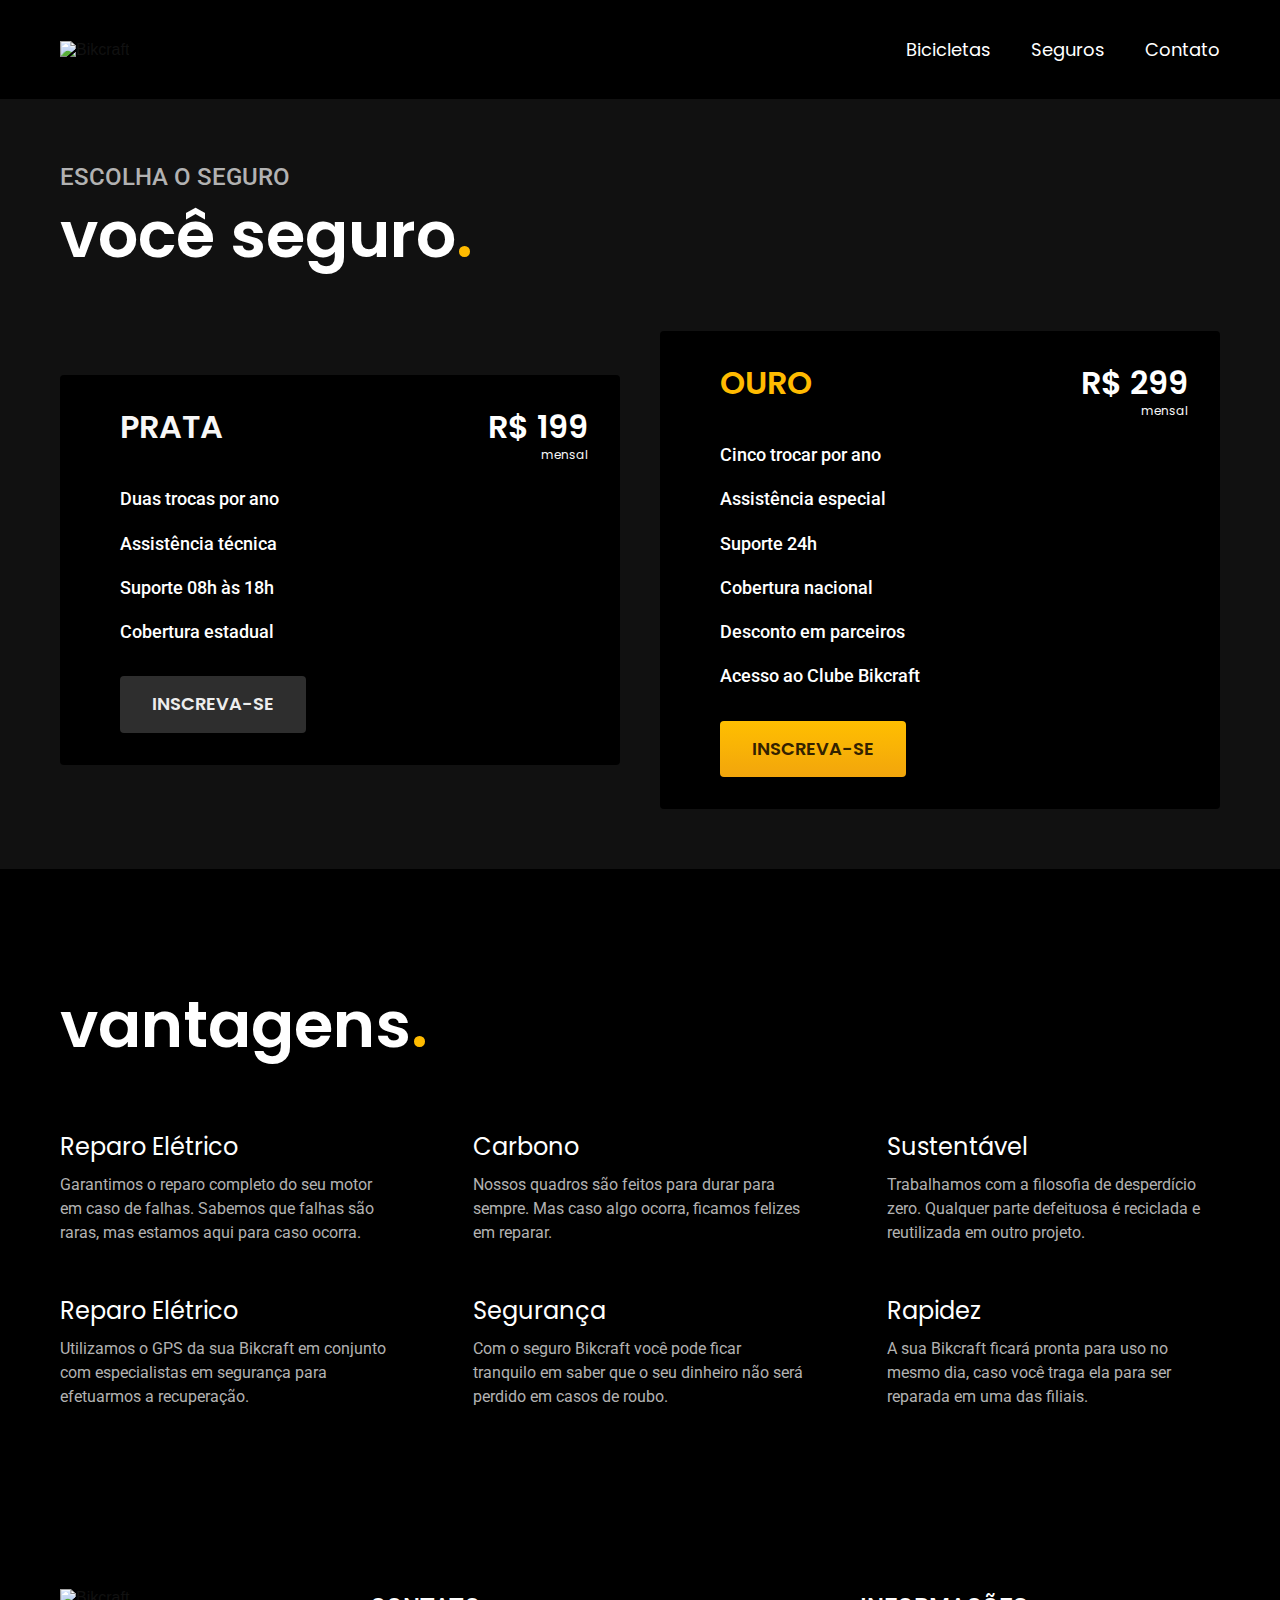
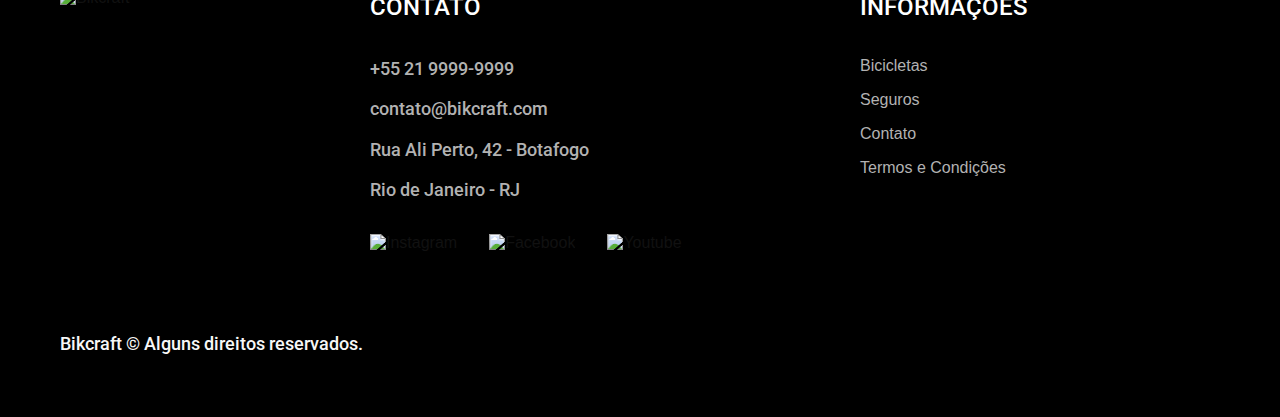
==== seguro.html @ 0f6641f4 "inicio-seguros" ====
<!DOCTYPE html>
<html lang="pt-br">

<head>
  <meta charset="UTF-8">
  <meta http-equiv="X-UA-Compatible" content="IE=edge">
  <meta name="viewport" content="width=device-width, initial-scale=1.0">
  <meta name="description" content="Termos e Condições">
  <title>Seguros | Bikcraft</title>
  <link rel="stylesheet" href="css/style.css">


  <link rel="preconnect" href="https://fonts.googleapis.com">
  <link rel="preconnect" href="https://fonts.gstatic.com" crossorigin>
  <link href="https://fonts.googleapis.com/css2?family=Fira+Sans:wght@400;700&family=Merriweather:ital,wght@1,900&family=Poppins:wght@400;600&family=Roboto:wght@400;500&display=swap" rel="stylesheet">
</head>

<body id="seguros">
  <header class="header-bg">
    <div class="header container">
      <a href="./">
        <img src="./img/bikcraft.svg" alt="Bikcraft">
      </a>
      <nav aria-label="primaria">
        <ul class="header-menu font-1-m cor-0">
          <li><a href="./bicicletas.html">Bicicletas</a></li>
          <li><a href="./seguro.html">Seguros</a></li>
          <li><a href="./contato.html">Contato</a></li>
        </ul>
      </nav>
    </div>
  </header>

  <main class="seguros-bg">
    <div class="titulo-bg">
      <div class="titulo container">
        <p class="font-2-l-b cor-5">Escolha o seguro</p>
        <h1 class="font-1-xxl cor-0">você seguro<span class="cor-p1">.</span></h1>
      </div>
    </div>

    <div class="seguros container">
      <div class="seguros-item">
        <h3 class="font-1-xl cor-6">PRATA</h3>
        <span class="font-1-xl cor-0">R$ 199 <span class="font-1-xs cor-6">mensal</span></span>
        <ul class="font-2-m cor-0">
          <li>Duas trocas por ano</li>
          <li>Assistência técnica</li>
          <li>Suporte 08h às 18h</li>
          <li>Cobertura estadual</li>
        </ul>
        <a class="botao secundario" href="./orcamento.html">Inscreva-se</a>
      </div>
      <div class="seguros-item">
        <h3 class="font-1-xl cor-p1">OURO</h3>
        <span class="font-1-xl cor-0">R$ 299 <span class="font-1-xs cor-6">mensal</span></span>
        <ul class="font-2-m cor-0">
          <li>Cinco trocar por ano</li>
          <li>Assistência especial</li>
          <li>Suporte 24h</li>
          <li>Cobertura nacional</li>
          <li>Desconto em parceiros</li>
          <li>Acesso ao Clube Bikcraft</li>
        </ul>
        <a class="botao" href="./orcamento.html">Inscreva-se</a>
      </div>
    </div>
  </main>

  <article class="vantagens-bg">
    <div class="vantagens container">
      <h2 class="font-1-xxl cor-0">vantagens<span class="cor-p1">.</span></h2>
      <ul>
        <li>
          <img src="./img/icones/eletrica.svg" alt="">
          <h3 class="font-1-l cor-0">Reparo Elétrico</h3>
          <p class="font-2-s cor-5">Garantimos o reparo completo do seu motor em caso de falhas. Sabemos que falhas são raras, mas estamos aqui para caso ocorra.</p>
        </li>
        <li>
          <img src="./img/icones/carbono.svg" alt="">
          <h3 class="font-1-l cor-0">Carbono</h3>
          <p class="font-2-s cor-5">Nossos quadros são feitos para durar para sempre. Mas caso algo ocorra, ficamos felizes em reparar.</p>
        </li>
        <li>
          <img src="./img/icones/sustentavel.svg" alt="">
          <h3 class="font-1-l cor-0">Sustentável</h3>
          <p class="font-2-s cor-5">Trabalhamos com a filosofia de desperdício zero. Qualquer parte defeituosa é reciclada e reutilizada em outro projeto.</p>
        </li>
        <li>
          <img src="./img/icones/rastreador.svg" alt="">
          <h3 class="font-1-l cor-0">Reparo Elétrico</h3>
          <p class="font-2-s cor-5">Utilizamos o GPS da sua Bikcraft em conjunto com especialistas em segurança para efetuarmos a recuperação.</p>
        </li>
        <li>
          <img src="./img/icones/seguro.svg" alt="">
          <h3 class="font-1-l cor-0">Segurança</h3>
          <p class="font-2-s cor-5">Com o seguro Bikcraft você pode ficar tranquilo em saber que o seu dinheiro não será perdido em casos de roubo.</p>
        </li>
        <li>
          <img src="./img/icones/velocidade.svg" alt="">
          <h3 class="font-1-l cor-0">Rapidez</h3>
          <p class="font-2-s cor-5">A sua Bikcraft ficará pronta para uso no mesmo dia, caso você traga ela para ser reparada em uma das filiais.</p>
        </li>

      </ul>
    </div>
  </article>

  <footer class="footer-bg">
    <div class="footer container">
      <img src="./img/bikcraft.svg" alt="Bikcraft">
      <div class="footer-contato">
        <h3 class="font-2-l-b cor-0">Contato</h3>
        <ul class="font-2-m cor-5">
          <li><a href="tel:+5521999999999">+55 21 9999-9999</a></li>
          <li><a href="mailto:contato@bikcraft.com">contato@bikcraft.com</a></li>
          <li>Rua Ali Perto, 42 - Botafogo</li>
          <li>Rio de Janeiro - RJ</li>
        </ul>
        <div class="footer-redes">
          <a href="./">
            <img src="./img/redes/instagram.svg" alt="Instagram">
          </a>
          <a href="./">
            <img src="./img/redes/facebook.svg" alt="Facebook">
          </a><a href="./">
            <img src="./img/redes/youtube.svg" alt="Youtube">
          </a>
        </div>
      </div>
      <div class="footer-informacoes">
        <h3 class="font-2-l-b cor-0">Informações</h3>
        <nav>
          <ul class="font-1-m cor-5">
            <li><a href="./bicicletas.html">Bicicletas</a></li>
            <li><a href="./seguros.html">Seguros</a></li>
            <li><a href="./contato.html">Contato</a></li>
            <li><a href="./termos.html">Termos e Condições</a></li>
          </ul>
        </nav>
      </div>
      <p class="footer-copy font-2-m cor-6">Bikcraft © Alguns direitos reservados.</p>
    </div>

  </footer>
</body>

</html>
---- css/style.css ----
@import "./global/global.css";
@import "./utilidades/tipografia.css";
@import "./utilidades/cores.css";
@import "./global/header.css";
@import "./global/footer.css";

/* Utilidades*/
@import "./utilidades/componentes.css";
/* Home */
@import "./home/introducao.css";

/*bicicletas*/
@import "./bicicletas/bicicletas-lista.css";

/*Tecnologias*/
@import "/css/home/tecnologia.css";

@import "/css/home/parceiros.css";
@import "/css/home/depoimento.css";
/*seguros*/
@import "/css/seguros/seguros.css";
@import "/css/seguros/vantagens.css";
@import "/css/seguros/perguntas.css";

@import "/css/termos/termos.css";
@import "/css/bicicletas/bicicletas.css";
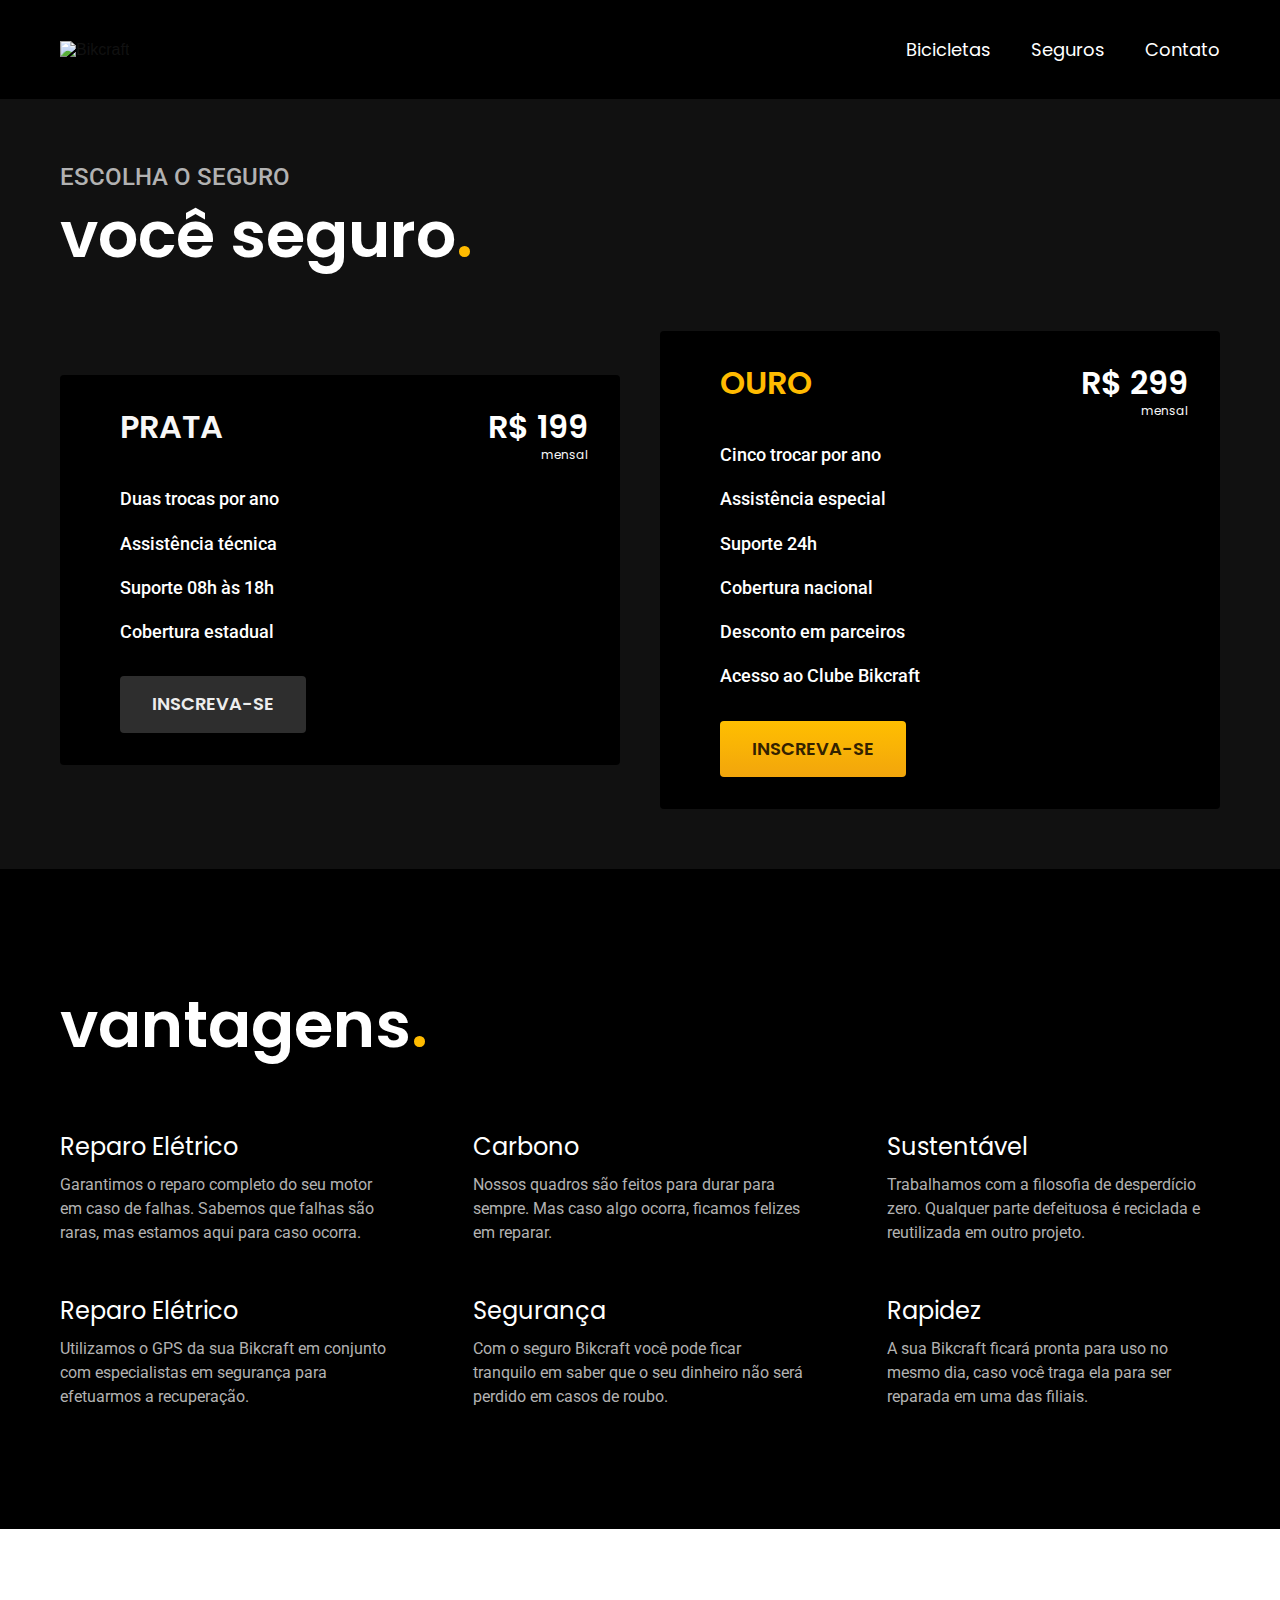
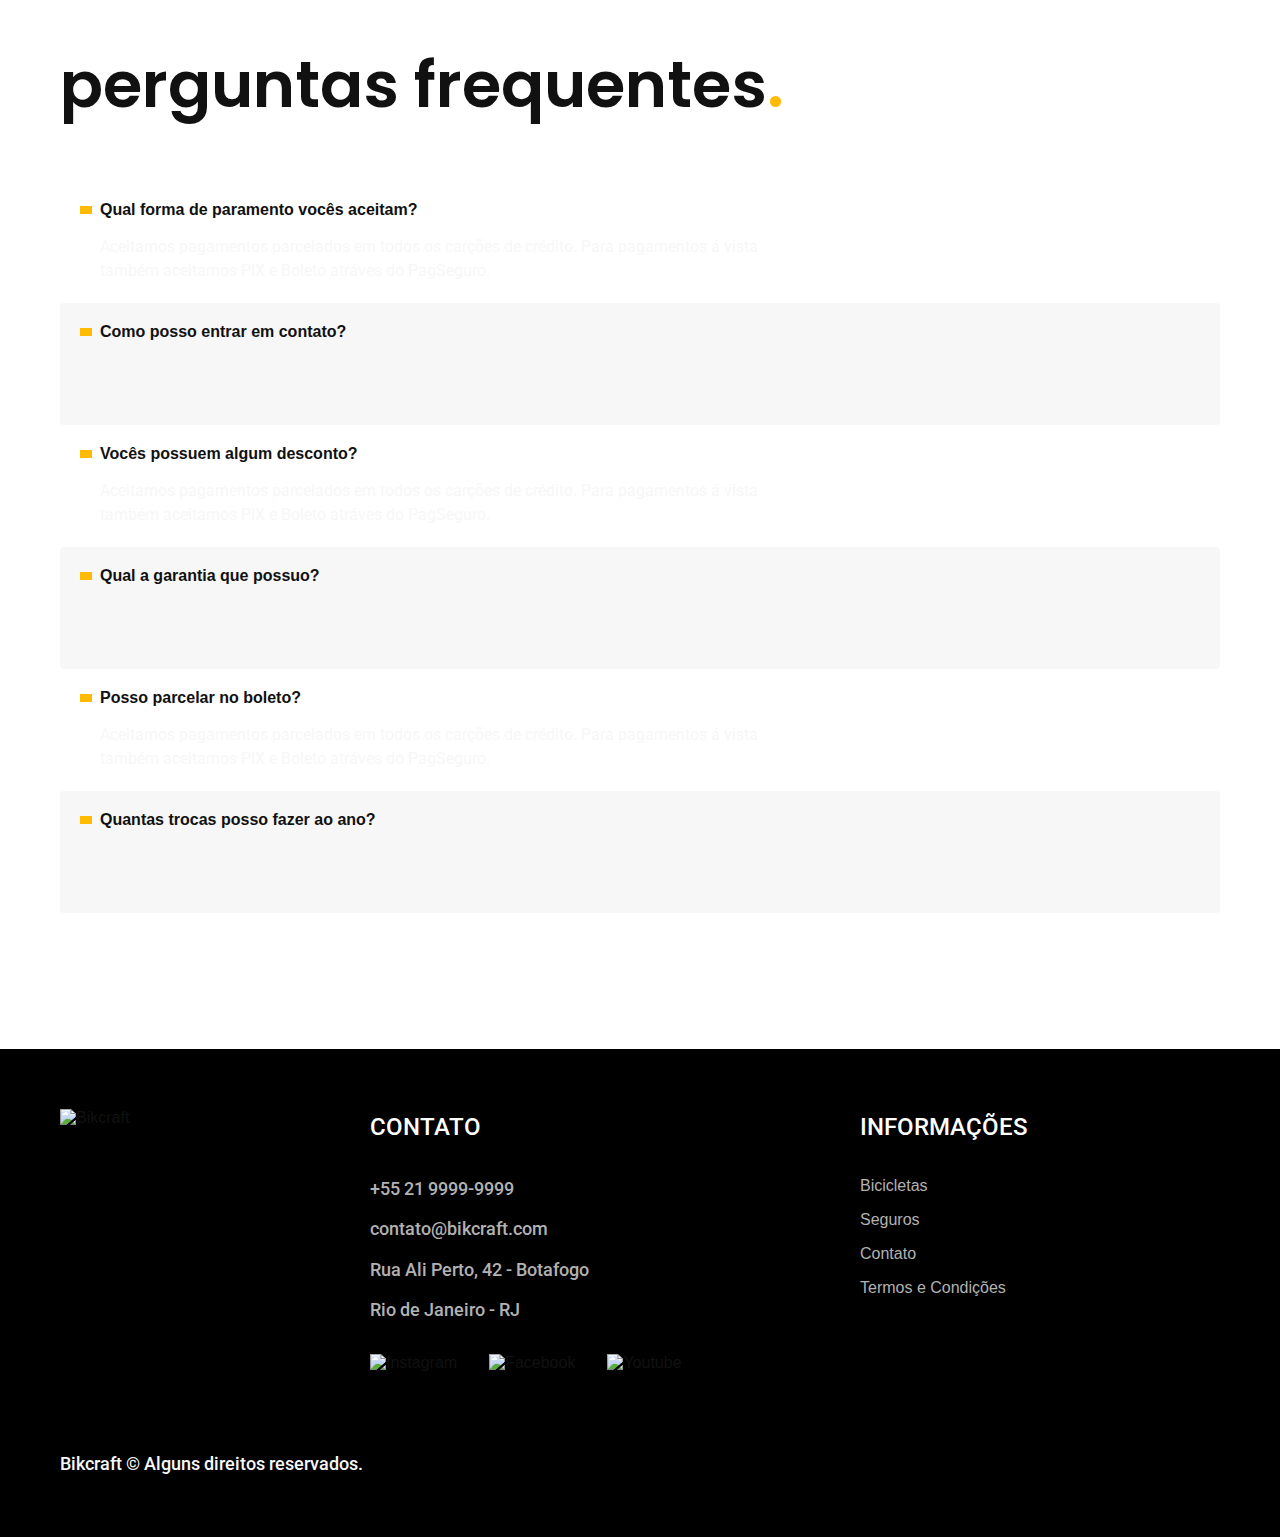
==== commit fabb6346: "bicicletas-internas" ====
--- a/seguro.html
+++ b/seguro.html
@@ -106,6 +106,40 @@
     </div>
   </article>
 
+  <article class="perguntas container">
+    <h2 class="font-1-xxl">perguntas frequentes<span class="cor-p1">.</span></h2>
+
+    <dl>
+      <div>
+        <dt class="font-1-m-b"> Qual forma de paramento vocês aceitam?</dt>
+        <dd class="font-2-s cor-9"> Aceitamos pagamentos parcelados em todos os carções de crédito. Para pagamentos á vista também aceitamos PIX e Boleto atráves do PagSeguro.</dd>
+      </div>
+      <div>
+        <dt class="font-1-m-b"> Como posso entrar em contato?</dt>
+        <dd class="font-2-s cor-9"> Aceitamos pagamentos parcelados em todos os carções de crédito. Para pagamentos á vista também aceitamos PIX e Boleto atráves do PagSeguro.</dd>
+      </div>
+      <div>
+        <dt class="font-1-m-b"> Vocês possuem algum desconto?</dt>
+        <dd class="font-2-s cor-9"> Aceitamos pagamentos parcelados em todos os carções de crédito. Para pagamentos á vista também aceitamos PIX e Boleto atráves do PagSeguro.</dd>
+      </div>
+      <div>
+        <dt class="font-1-m-b"> Qual a garantia que possuo?</dt>
+        <dd class="font-2-s cor-9"> Aceitamos pagamentos parcelados em todos os carções de crédito. Para pagamentos á vista também aceitamos PIX e Boleto atráves do PagSeguro.</dd>
+      </div>
+      <div>
+        <dt class="font-1-m-b"> Posso parcelar no boleto?</dt>
+        <dd class="font-2-s cor-9"> Aceitamos pagamentos parcelados em todos os carções de crédito. Para pagamentos á vista também aceitamos PIX e Boleto atráves do PagSeguro.</dd>
+      </div>
+      <div>
+        <dt class="font-1-m-b"> Quantas trocas posso fazer ao ano?</dt>
+        <dd class="font-2-s cor-9"> Aceitamos pagamentos parcelados em todos os carções de crédito. Para pagamentos á vista também aceitamos PIX e Boleto atráves do PagSeguro.</dd>
+      </div>
+    </dl>
+
+
+  </article>
+
+
   <footer class="footer-bg">
     <div class="footer container">
       <img src="./img/bikcraft.svg" alt="Bikcraft">
--- a/css/style.css
+++ b/css/style.css
@@ -11,6 +11,7 @@
 
 /*bicicletas*/
 @import "./bicicletas/bicicletas-lista.css";
+@import "./bicicleta/bicicleta.css";
 
 /*Tecnologias*/
 @import "/css/home/tecnologia.css";
@@ -21,6 +22,7 @@
 @import "/css/seguros/seguros.css";
 @import "/css/seguros/vantagens.css";
 @import "/css/seguros/perguntas.css";
+@import "/css/bicicleta/seguro.css";
 
 @import "/css/termos/termos.css";
 @import "/css/bicicletas/bicicletas.css";
